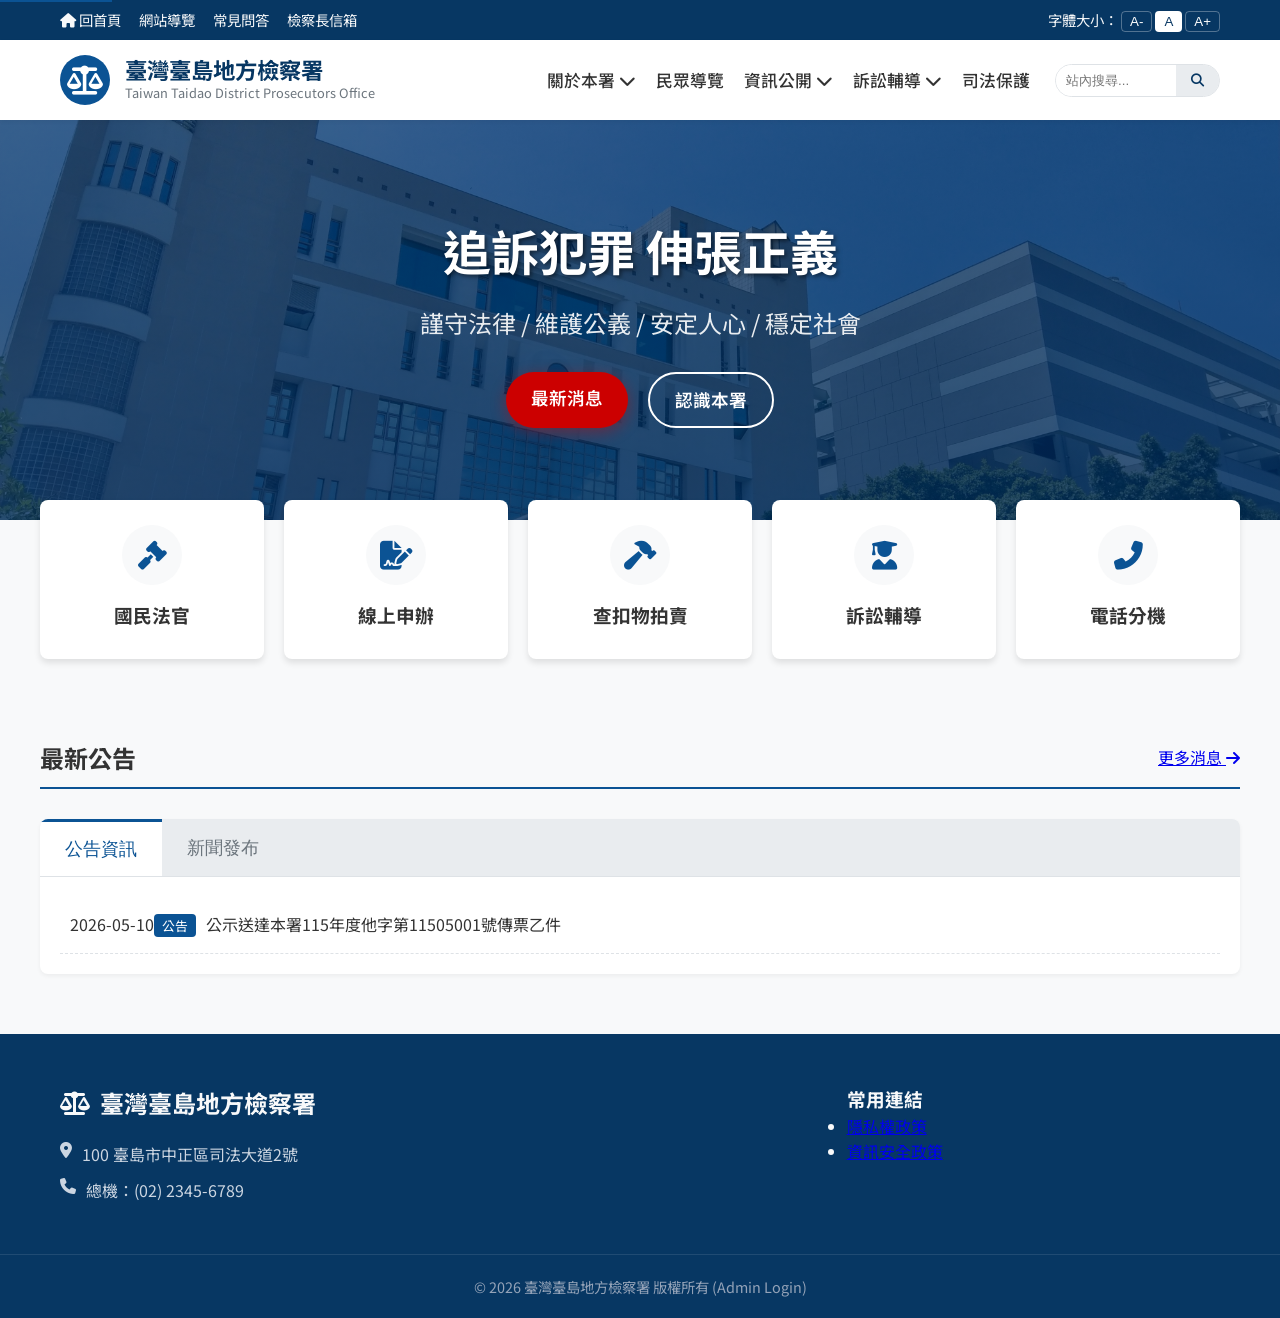
==== index.html @ 0d3a7bc9 "Add files via upload" ====
<!DOCTYPE html>
<html lang="zh-TW">
<head>
    <meta charset="UTF-8">
    <meta name="viewport" content="width=device-width, initial-scale=1.0">
    <title>臺灣臺島地方檢察署</title>
    <link rel="stylesheet" href="styles.css">
    <link rel="stylesheet" href="https://cdnjs.cloudflare.com/ajax/libs/font-awesome/6.4.0/css/all.min.css">
    <link href="https://fonts.googleapis.com/css2?family=Noto+Sans+TC:wght@300;400;500;700&display=swap" rel="stylesheet">
</head>
<body>
    <a href="#main-content" class="skip-link">跳至主內容區</a>
    <div class="top-bar">
        <div class="container top-bar-inner">
            <div class="top-links">
                <a href="index.html"><i class="fas fa-home"></i> 回首頁</a>
                <a href="#">網站導覽</a>
                <a href="#">常見問答</a>
                <a href="#">檢察長信箱</a>
            </div>
            <div class="font-size-controls">
                <span>字體大小：</span>
                <button class="font-btn" id="font-sm">A-</button>
                <button class="font-btn active" id="font-md">A</button>
                <button class="font-btn" id="font-lg">A+</button>
            </div>
        </div>
    </div>
    <header class="main-header">
        <div class="container nav-container">
            <a href="index.html" class="logo">
                <div class="logo-img-placeholder"><i class="fas fa-balance-scale"></i></div>
                <div class="logo-text">
                    <h1>臺灣臺島地方檢察署</h1>
                    <p>Taiwan Taidao District Prosecutors Office</p>
                </div>
            </a>
            <nav class="main-nav">
                <ul class="nav-menu">
                    <li class="dropdown"><a href="#">關於本署 <i class="fas fa-chevron-down"></i></a>
                        <ul class="dropdown-menu">
                            <li><a href="#">本署簡介</a></li>
                            <li><a href="#">歷史沿革</a></li>
                            <li><a href="#">組織架構</a></li>
                        </ul>
                    </li>
                    <li><a href="guide.html">民眾導覽</a></li>
                    <li class="dropdown"><a href="#">資訊公開 <i class="fas fa-chevron-down"></i></a>
                        <ul class="dropdown-menu">
                            <li><a href="#">最新消息</a></li>
                            <li><a href="#">電子公布欄</a></li>
                            <li><a href="#">公示送達</a></li>
                        </ul>
                    </li>
                    <li class="dropdown"><a href="#">訴訟輔導 <i class="fas fa-chevron-down"></i></a>
                        <ul class="dropdown-menu">
                            <li><a href="#">書狀範例</a></li>
                            <li><a href="#">常見問題</a></li>
                        </ul>
                    </li>
                    <li><a href="protection.html">司法保護</a></li>
                </ul>
                <div class="search-box">
                    <input type="text" placeholder="站內搜尋...">
                    <button><i class="fas fa-search"></i></button>
                </div>
            </nav>
        </div>
    </header>
    <main id="main-content">
        <section class="hero-banner">
            <div class="container banner-content">
                <h2>追訴犯罪 伸張正義</h2>
                <p>謹守法律 / 維護公義 / 安定人心 / 穩定社會</p>
                <div class="banner-actions">
                    <a href="#" class="btn-primary">最新消息</a>
                    <a href="#" class="btn-secondary">認識本署</a>
                </div>
            </div>
        </section>
        <section class="container quick-services-section">
            <div class="quick-services">
                <a href="#" class="service-card"><div class="service-icon"><i class="fas fa-gavel"></i></div><h3>國民法官</h3></a>
                <a href="#" class="service-card"><div class="service-icon"><i class="fas fa-file-signature"></i></div><h3>線上申辦</h3></a>
                <a href="#" class="service-card"><div class="service-icon"><i class="fas fa-hammer"></i></div><h3>查扣物拍賣</h3></a>
                <a href="#" class="service-card"><div class="service-icon"><i class="fas fa-user-graduate"></i></div><h3>訴訟輔導</h3></a>
                <a href="#" class="service-card"><div class="service-icon"><i class="fas fa-phone-alt"></i></div><h3>電話分機</h3></a>
            </div>
        </section>
        <section class="container news-section">
            <div class="section-header"><h2>最新公告</h2><a href="#" class="view-all">更多消息 <i class="fas fa-arrow-right"></i></a></div>
            <div class="news-container">
                <div class="news-tabs">
                    <button class="tab-btn active" data-tab="announcements">公告資訊</button>
                    <button class="tab-btn" data-tab="press">新聞發布</button>
                </div>
                <div id="announcements" class="news-content active">
                    <a href="#" class="news-item">
                        <div class="news-meta"><span class="news-date">2026-05-10</span><span class="tag tag-blue" style="background:#0b5394;color:white;padding:2px 8px;border-radius:4px;margin-right:10px;font-size:0.8rem;">公告</span></div>
                        <span class="news-title">公示送達本署115年度他字第11505001號傳票乙件</span>
                    </a>
                </div>
                <div id="press" class="news-content">
                    <a href="#" class="news-item">
                        <div class="news-meta"><span class="news-date">2026-05-09</span><span class="tag tag-red" style="background:#cc0000;color:white;padding:2px 8px;border-radius:4px;margin-right:10px;font-size:0.8rem;">新聞</span></div>
                        <span class="news-title">本署偵辦某詐騙集團案件今日提起公訴</span>
                    </a>
                </div>
            </div>
        </section>
    </main>
    <footer class="site-footer">
        <div class="container footer-grid">
            <div class="footer-info">
                <div class="footer-logo"><i class="fas fa-balance-scale"></i><span>臺灣臺島地方檢察署</span></div>
                <ul class="contact-list">
                    <li><i class="fas fa-map-marker-alt"></i> 100 臺島市中正區司法大道2號</li>
                    <li><i class="fas fa-phone"></i> 總機：(02) 2345-6789</li>
                </ul>
            </div>
            <div class="footer-links">
                <h3>常用連結</h3>
                <ul><li><a href="#">隱私權政策</a></li><li><a href="#">資訊安全政策</a></li></ul>
            </div>
        </div>
        <!-- 點擊版權宣告可進入隱藏後台 -->
        <div class="footer-bottom" style="cursor: pointer;" onclick="window.location.href='admin-login.html'">
            <div class="container"><p>&copy; 2026 臺灣臺島地方檢察署 版權所有 (Admin Login)</p></div>
        </div>
    </footer>
    <script src="script.js"></script>
</body>
</html>
---- styles.css ----
:root {
    --primary-color: #0b5394;
    --primary-light: #3d85c6;
    --primary-dark: #073763;
    --secondary-color: #cc0000;
    --bg-light: #f8f9fa;
    --bg-white: #ffffff;
    --bg-gray: #e9ecef;
    --text-main: #333333;
    --text-muted: #6c757d;
    --text-light: #f8f9fa;
    --border-color: #dee2e6;
    --radius-sm: 4px;
    --radius-md: 8px;
    --radius-lg: 12px;
    --shadow-sm: 0 2px 4px rgba(0, 0, 0, 0.05);
    --shadow-md: 0 4px 6px rgba(0, 0, 0, 0.1);
    --shadow-lg: 0 10px 15px rgba(0, 0, 0, 0.1);
    --transition: 0.3s ease;
}

* { margin: 0; padding: 0; box-sizing: border-box; }
body { font-family: 'Noto Sans TC', sans-serif; color: var(--text-main); background-color: var(--bg-light); line-height: 1.6; }
.container { max-width: 1200px; margin: 0 auto; padding: 0 20px; }

/* Accessibility */
.skip-link { position: absolute; top: -40px; left: 0; background: var(--primary-color); color: white; padding: 8px; z-index: 1000; transition: top 0.2s; }
.skip-link:focus { top: 0; }

/* Header & Nav */
.top-bar { background-color: var(--primary-dark); color: var(--text-light); font-size: 0.9rem; }
.top-bar-inner { display: flex; justify-content: space-between; align-items: center; height: 40px; }
.top-links a { color: var(--text-light); text-decoration: none; margin-right: 15px; }
.font-btn { background: transparent; border: 1px solid rgba(255, 255, 255, 0.3); color: white; cursor: pointer; padding: 2px 8px; border-radius: 4px; }
.font-btn.active { background: white; color: var(--primary-dark); }

.main-header { background-color: var(--bg-white); box-shadow: var(--shadow-sm); position: sticky; top: 0; z-index: 100; }
.nav-container { display: flex; justify-content: space-between; align-items: center; padding: 15px 20px; }
.logo { display: flex; align-items: center; gap: 15px; text-decoration: none; }
.logo-img-placeholder { width: 50px; height: 50px; background-color: var(--primary-color); color: white; border-radius: 50%; display: flex; align-items: center; justify-content: center; font-size: 1.8rem; }
.logo-text h1 { font-size: 1.4rem; font-weight: 700; color: var(--primary-dark); line-height: 1.2; }
.logo-text p { font-size: 0.8rem; color: var(--text-muted); }

.main-nav { display: flex; align-items: center; gap: 15px; }
.nav-menu { display: flex; list-style: none; }
.nav-menu>li>a { padding: 10px 10px; color: var(--text-main); text-decoration: none; font-weight: 500; font-size: 1.05rem; }
.dropdown { position: relative; }
.dropdown-menu { position: absolute; top: 100%; left: 0; background: white; box-shadow: var(--shadow-md); opacity: 0; visibility: hidden; transform: translateY(10px); transition: var(--transition); border-radius: var(--radius-md); min-width: 200px; }
.dropdown:hover .dropdown-menu { opacity: 1; visibility: visible; transform: translateY(0); }
.dropdown-menu li a { display: block; padding: 12px 20px; color: var(--text-main); text-decoration: none; border-bottom: 1px solid var(--bg-gray); }

/* Search Box */
.search-box { display: flex; border: 1px solid var(--border-color); border-radius: 20px; overflow: hidden; }
.search-box input { border: none; padding: 8px 10px; outline: none; width: 120px; transition: width var(--transition); }
.search-box input:focus { width: 200px; }
.search-box button { background: var(--bg-gray); border: none; padding: 0 15px; cursor: pointer; color: var(--primary-dark); }

/* Hero Banner */
.hero-banner {
    background: linear-gradient(rgba(0, 43, 92, 0.7), rgba(0, 43, 92, 0.8)), url('hero-bg.jpg') center/cover;
    height: 400px; display: flex; align-items: center; color: white; text-align: center;
}
.banner-content h2 { font-size: 3rem; font-weight: 700; margin-bottom: 15px; text-shadow: 2px 2px 4px rgba(0, 0, 0, 0.5); }
.banner-content p { font-size: 1.5rem; margin-bottom: 30px; opacity: 0.9; }
.banner-actions { display: flex; gap: 20px; justify-content: center; }
.btn-primary, .btn-secondary { padding: 12px 25px; border-radius: 30px; text-decoration: none; font-weight: 600; font-size: 1.1rem; transition: var(--transition); }
.btn-primary { background-color: var(--secondary-color); color: white; box-shadow: 0 4px 15px rgba(204, 0, 0, 0.4); }
.btn-secondary { background-color: transparent; color: white; border: 2px solid white; }

/* Sections */
.quick-services-section { padding: 40px 0; margin-top: -60px; position: relative; z-index: 10; }
.quick-services { display: grid; grid-template-columns: repeat(auto-fit, minmax(150px, 1fr)); gap: 20px; }
.service-card { background-color: var(--bg-white); border-radius: var(--radius-md); padding: 25px 15px; text-align: center; text-decoration: none; color: var(--text-main); box-shadow: var(--shadow-md); transition: var(--transition); border-bottom: 4px solid transparent; }
.service-card:hover { transform: translateY(-5px); box-shadow: var(--shadow-lg); border-bottom-color: var(--primary-color); }
.service-icon { width: 60px; height: 60px; margin: 0 auto 15px; background-color: var(--bg-light); border-radius: 50%; display: flex; align-items: center; justify-content: center; font-size: 1.8rem; color: var(--primary-color); }

.news-section { padding: 40px 0 60px; }
.section-header { display: flex; justify-content: space-between; align-items: center; margin-bottom: 30px; border-bottom: 2px solid var(--primary-color); padding-bottom: 10px; }
.news-container { background-color: var(--bg-white); border-radius: var(--radius-md); box-shadow: var(--shadow-sm); overflow: hidden; }
.news-tabs { display: flex; background-color: var(--bg-gray); border-bottom: 1px solid var(--border-color); }
.tab-btn { padding: 15px 25px; border: none; background: transparent; font-size: 1.1rem; font-weight: 500; color: var(--text-muted); cursor: pointer; }
.tab-btn.active { background-color: var(--bg-white); color: var(--primary-color); border-top: 3px solid var(--primary-color); }
.news-content { display: none; padding: 20px; }
.news-content.active { display: block; }
.news-item { display: flex; align-items: center; padding: 15px 10px; border-bottom: 1px dashed var(--border-color); text-decoration: none; color: var(--text-main); }
.news-item:hover { background-color: var(--bg-light); transform: translateX(5px); }

/* Footer */
.site-footer { background-color: var(--primary-dark); color: var(--text-light); padding: 50px 0 0; }
.footer-grid { display: grid; grid-template-columns: 2fr 1fr; gap: 40px; margin-bottom: 40px; }
.footer-logo { display: flex; align-items: center; gap: 10px; font-size: 1.5rem; font-weight: 700; margin-bottom: 20px; }
.contact-list { list-style: none; }
.contact-list li { margin-bottom: 10px; display: flex; gap: 10px; color: #cbd5e1; }
.footer-bottom { text-align: center; padding: 20px 0; border-top: 1px solid rgba(255, 255, 255, 0.1); color: #94a3b8; font-size: 0.9rem; }
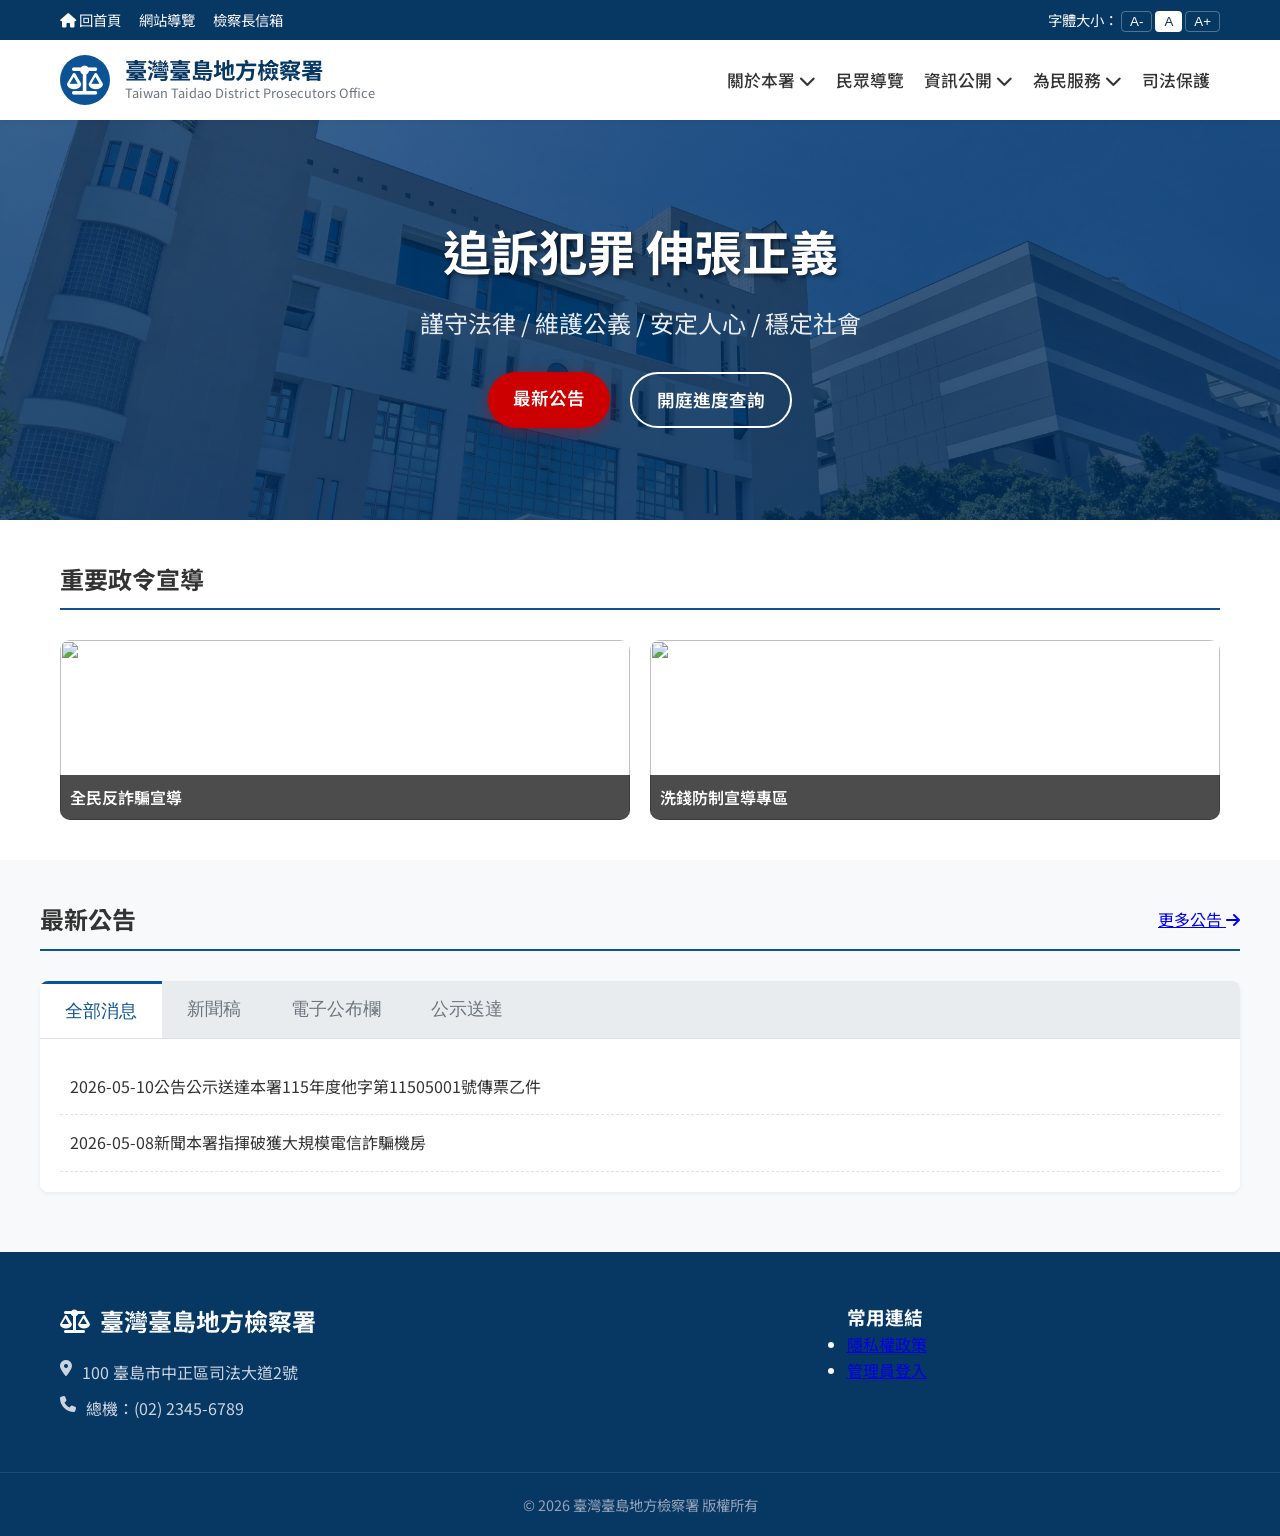
==== commit 6b6959db: "Add files via upload" ====
--- a/index.html
+++ b/index.html
@@ -9,20 +9,18 @@
     <link href="https://fonts.googleapis.com/css2?family=Noto+Sans+TC:wght@300;400;500;700&display=swap" rel="stylesheet">
 </head>
 <body>
-    <a href="#main-content" class="skip-link">跳至主內容區</a>
     <div class="top-bar">
         <div class="container top-bar-inner">
             <div class="top-links">
                 <a href="index.html"><i class="fas fa-home"></i> 回首頁</a>
                 <a href="#">網站導覽</a>
-                <a href="#">常見問答</a>
-                <a href="#">檢察長信箱</a>
+                <a href="contact.html">檢察長信箱</a>
             </div>
             <div class="font-size-controls">
                 <span>字體大小：</span>
-                <button class="font-btn" id="font-sm">A-</button>
-                <button class="font-btn active" id="font-md">A</button>
-                <button class="font-btn" id="font-lg">A+</button>
+                <button class="font-btn">A-</button>
+                <button class="font-btn active">A</button>
+                <button class="font-btn">A+</button>
             </div>
         </div>
     </div>
@@ -39,76 +37,86 @@
                 <ul class="nav-menu">
                     <li class="dropdown"><a href="#">關於本署 <i class="fas fa-chevron-down"></i></a>
                         <ul class="dropdown-menu">
-                            <li><a href="#">本署簡介</a></li>
-                            <li><a href="#">歷史沿革</a></li>
-                            <li><a href="#">組織架構</a></li>
+                            <li><a href="content.html?page=intro">本署簡介</a></li>
+                            <li><a href="organization.html">組織架構</a></li>
                         </ul>
                     </li>
                     <li><a href="guide.html">民眾導覽</a></li>
                     <li class="dropdown"><a href="#">資訊公開 <i class="fas fa-chevron-down"></i></a>
                         <ul class="dropdown-menu">
-                            <li><a href="#">最新消息</a></li>
-                            <li><a href="#">電子公布欄</a></li>
-                            <li><a href="#">公示送達</a></li>
+                            <li><a href="list.html?type=news">最新消息</a></li>
+                            <li><a href="list.html?type=board">電子公布欄</a></li>
+                            <li><a href="list.html?type=notice">公示送達</a></li>
                         </ul>
                     </li>
-                    <li class="dropdown"><a href="#">訴訟輔導 <i class="fas fa-chevron-down"></i></a>
+                    <li class="dropdown"><a href="#">為民服務 <i class="fas fa-chevron-down"></i></a>
                         <ul class="dropdown-menu">
-                            <li><a href="#">書狀範例</a></li>
-                            <li><a href="#">常見問題</a></li>
+                            <li><a href="list.html?type=downloads">書狀範例</a></li>
+                            <li><a href="court_status.html">開庭進度查詢</a></li>
                         </ul>
                     </li>
                     <li><a href="protection.html">司法保護</a></li>
                 </ul>
-                <div class="search-box">
-                    <input type="text" placeholder="站內搜尋...">
-                    <button><i class="fas fa-search"></i></button>
-                </div>
             </nav>
         </div>
     </header>
+
     <main id="main-content">
-        <section class="hero-banner">
+        <!-- Hero Banner with 1:1 Blush Style -->
+        <section class="hero-banner" style="background: linear-gradient(rgba(0, 43, 92, 0.7), rgba(0, 43, 92, 0.8)), url('hero-bg.jpg') center/cover;">
             <div class="container banner-content">
                 <h2>追訴犯罪 伸張正義</h2>
                 <p>謹守法律 / 維護公義 / 安定人心 / 穩定社會</p>
                 <div class="banner-actions">
-                    <a href="#" class="btn-primary">最新消息</a>
-                    <a href="#" class="btn-secondary">認識本署</a>
+                    <a href="list.html?type=news" class="btn-primary">最新公告</a>
+                    <a href="court_status.html" class="btn-secondary">開庭進度查詢</a>
                 </div>
             </div>
         </section>
-        <section class="container quick-services-section">
-            <div class="quick-services">
-                <a href="#" class="service-card"><div class="service-icon"><i class="fas fa-gavel"></i></div><h3>國民法官</h3></a>
-                <a href="#" class="service-card"><div class="service-icon"><i class="fas fa-file-signature"></i></div><h3>線上申辦</h3></a>
-                <a href="#" class="service-card"><div class="service-icon"><i class="fas fa-hammer"></i></div><h3>查扣物拍賣</h3></a>
-                <a href="#" class="service-card"><div class="service-icon"><i class="fas fa-user-graduate"></i></div><h3>訴訟輔導</h3></a>
-                <a href="#" class="service-card"><div class="service-icon"><i class="fas fa-phone-alt"></i></div><h3>電話分機</h3></a>
+
+        <!-- 重要政令宣導 (保留並美化) -->
+        <section class="policy-section" style="padding: 40px 0; background: #fff;">
+            <div class="container">
+                <div class="section-header"><h2>重要政令宣導</h2></div>
+                <div class="policy-grid" style="display: grid; grid-template-columns: repeat(auto-fit, minmax(280px, 1fr)); gap: 20px; margin-top: 20px;">
+                    <a href="#" class="policy-card" style="display:block; position:relative; overflow:hidden; border-radius:10px; height:180px;">
+                        <img src="https://images.unsplash.com/photo-1589829545856-d10d557cf95f?q=80&w=600" style="width:100%; height:100%; object-fit:cover;">
+                        <div style="position:absolute; bottom:0; left:0; right:0; background:rgba(0,0,0,0.7); color:white; padding:10px; font-weight:600;">全民反詐騙宣導</div>
+                    </a>
+                    <a href="#" class="policy-card" style="display:block; position:relative; overflow:hidden; border-radius:10px; height:180px;">
+                        <img src="https://images.unsplash.com/photo-1505664177922-9961c470bbbf?q=80&w=600" style="width:100%; height:100%; object-fit:cover;">
+                        <div style="position:absolute; bottom:0; left:0; right:0; background:rgba(0,0,0,0.7); color:white; padding:10px; font-weight:600;">洗錢防制宣導專區</div>
+                    </a>
+                </div>
             </div>
         </section>
+
         <section class="container news-section">
-            <div class="section-header"><h2>最新公告</h2><a href="#" class="view-all">更多消息 <i class="fas fa-arrow-right"></i></a></div>
+            <div class="section-header">
+                <h2>最新公告</h2>
+                <a href="list.html?type=news" class="view-all">更多公告 <i class="fas fa-arrow-right"></i></a>
+            </div>
             <div class="news-container">
                 <div class="news-tabs">
-                    <button class="tab-btn active" data-tab="announcements">公告資訊</button>
-                    <button class="tab-btn" data-tab="press">新聞發布</button>
+                    <button class="tab-btn active">全部消息</button>
+                    <button class="tab-btn">新聞稿</button>
+                    <button class="tab-btn">電子公布欄</button>
+                    <button class="tab-btn">公示送達</button>
                 </div>
-                <div id="announcements" class="news-content active">
-                    <a href="#" class="news-item">
-                        <div class="news-meta"><span class="news-date">2026-05-10</span><span class="tag tag-blue" style="background:#0b5394;color:white;padding:2px 8px;border-radius:4px;margin-right:10px;font-size:0.8rem;">公告</span></div>
+                <div class="news-content active">
+                    <a href="list.html?type=notice" class="news-item">
+                        <div class="news-meta"><span class="news-date">2026-05-10</span><span class="tag tag-blue">公告</span></div>
                         <span class="news-title">公示送達本署115年度他字第11505001號傳票乙件</span>
                     </a>
-                </div>
-                <div id="press" class="news-content">
-                    <a href="#" class="news-item">
-                        <div class="news-meta"><span class="news-date">2026-05-09</span><span class="tag tag-red" style="background:#cc0000;color:white;padding:2px 8px;border-radius:4px;margin-right:10px;font-size:0.8rem;">新聞</span></div>
-                        <span class="news-title">本署偵辦某詐騙集團案件今日提起公訴</span>
+                    <a href="list.html?type=news" class="news-item">
+                        <div class="news-meta"><span class="news-date">2026-05-08</span><span class="tag tag-red">新聞</span></div>
+                        <span class="news-title">本署指揮破獲大規模電信詐騙機房</span>
                     </a>
                 </div>
             </div>
         </section>
     </main>
+
     <footer class="site-footer">
         <div class="container footer-grid">
             <div class="footer-info">
@@ -120,12 +128,11 @@
             </div>
             <div class="footer-links">
                 <h3>常用連結</h3>
-                <ul><li><a href="#">隱私權政策</a></li><li><a href="#">資訊安全政策</a></li></ul>
+                <ul><li><a href="content.html?page=privacy">隱私權政策</a></li><li><a href="admin-login.html">管理員登入</a></li></ul>
             </div>
         </div>
-        <!-- 點擊版權宣告可進入隱藏後台 -->
-        <div class="footer-bottom" style="cursor: pointer;" onclick="window.location.href='admin-login.html'">
-            <div class="container"><p>&copy; 2026 臺灣臺島地方檢察署 版權所有 (Admin Login)</p></div>
+        <div class="footer-bottom">
+            <div class="container"><p>&copy; 2026 臺灣臺島地方檢察署 版權所有</p></div>
         </div>
     </footer>
     <script src="script.js"></script>
